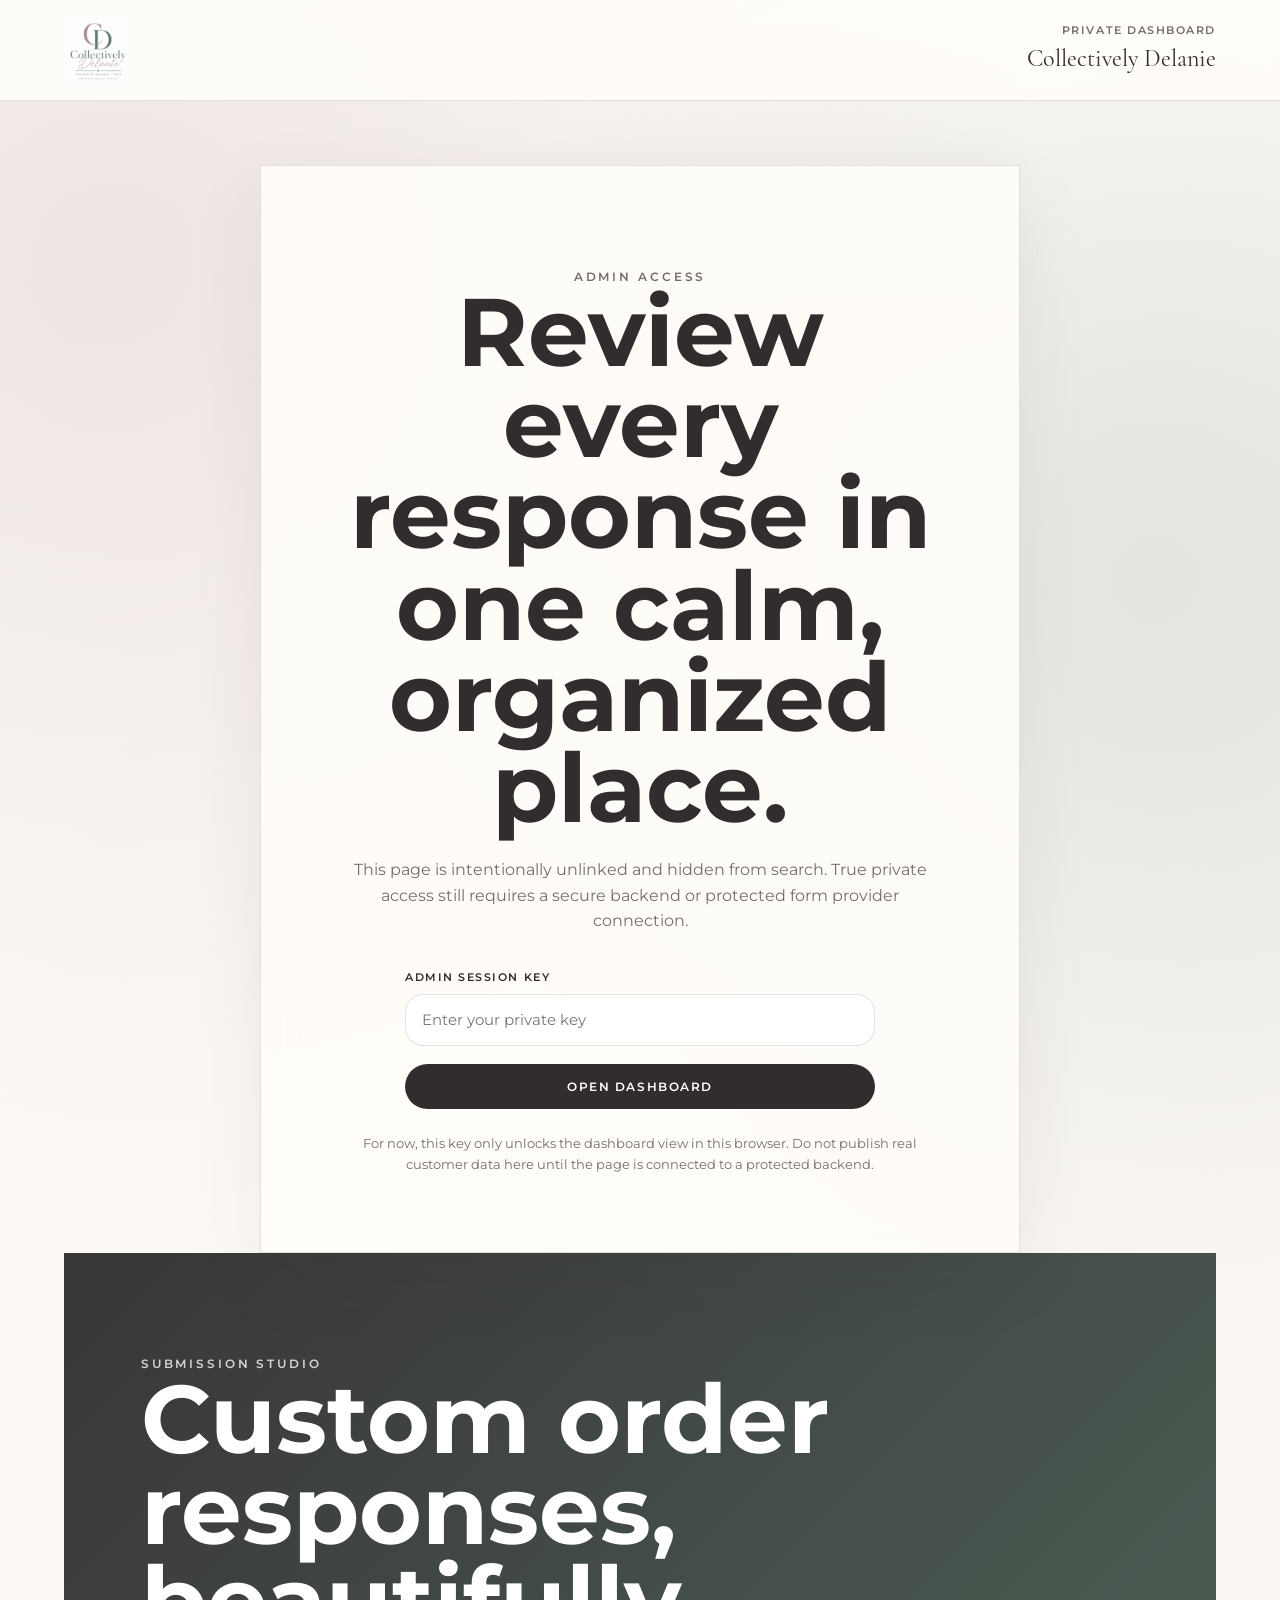
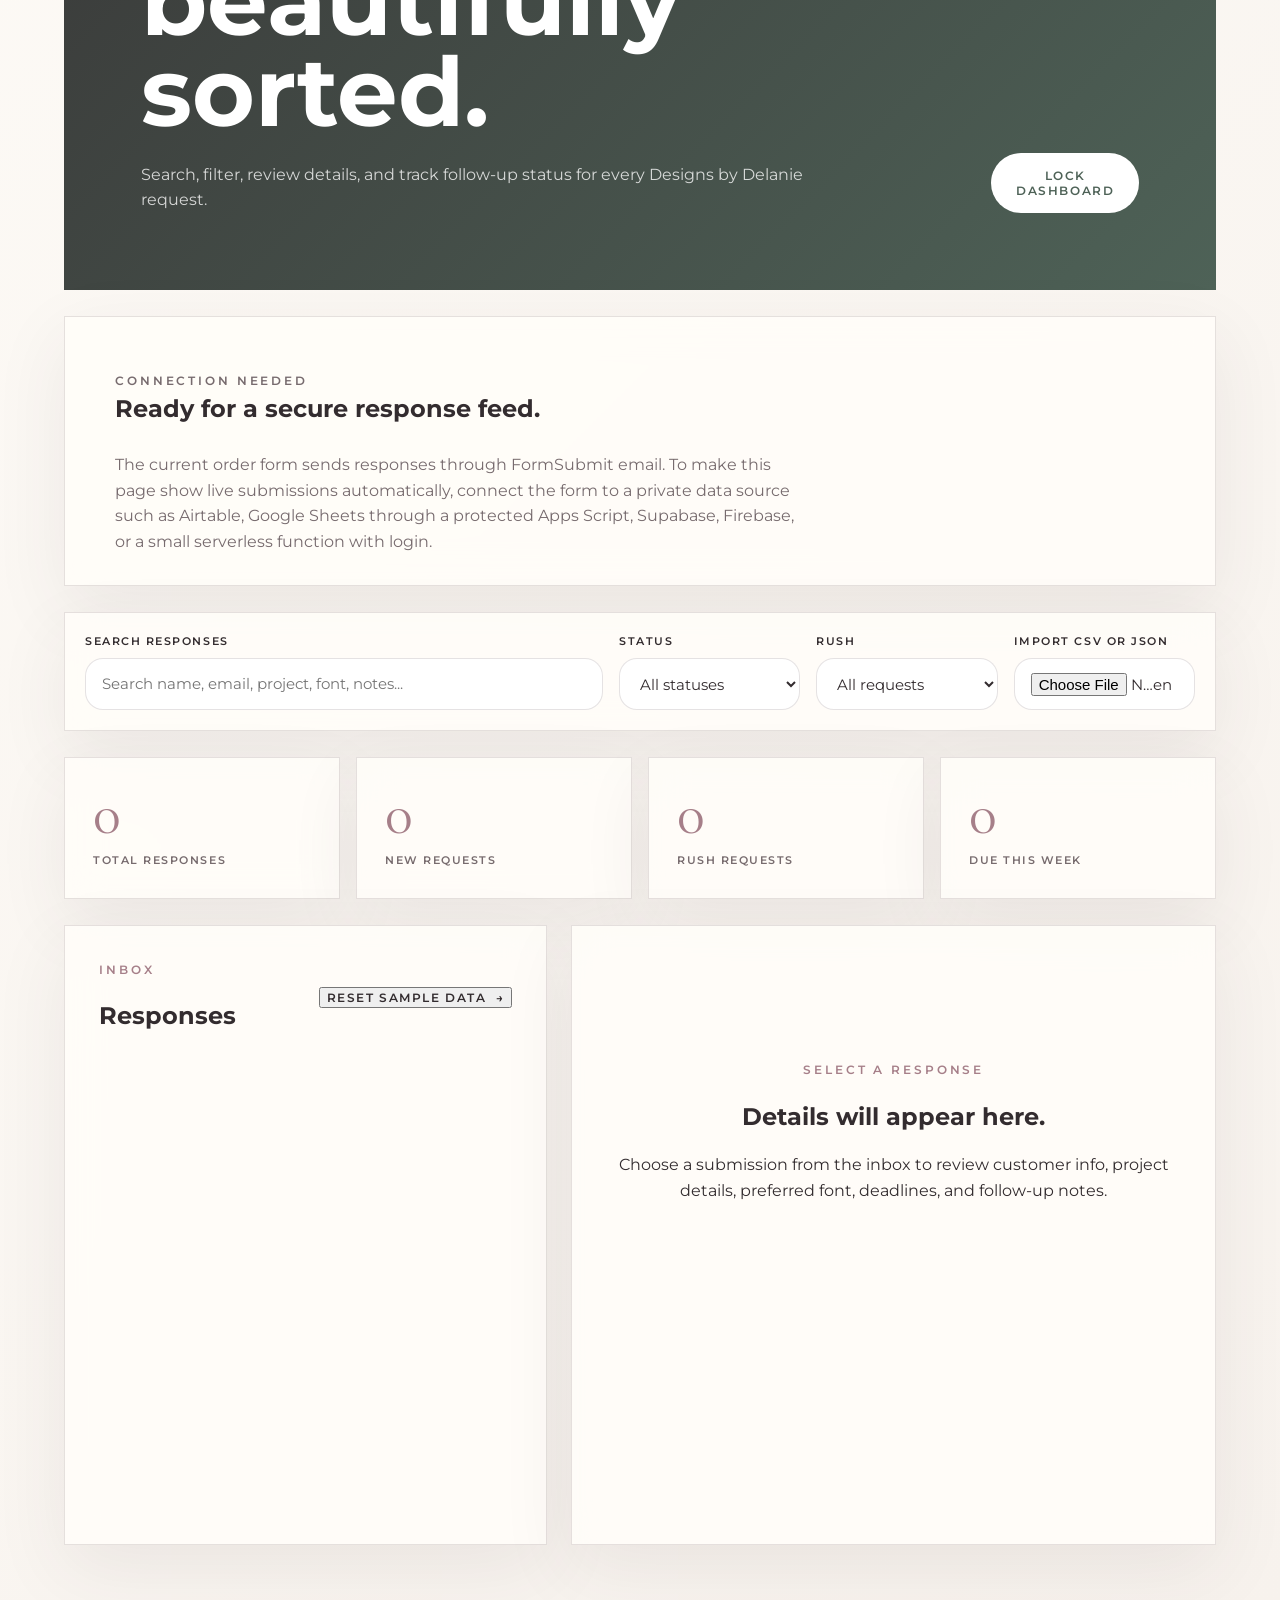
==== admin.html @ e2934cb8 "Add files via upload" ====
<!DOCTYPE html>
<html lang="en">
<head>
  <meta charset="UTF-8">
  <meta name="viewport" content="width=device-width, initial-scale=1.0">
  <meta name="robots" content="noindex, nofollow">
  <meta name="description" content="Private Collectively Delanie submission dashboard.">
  <title>Admin Dashboard | Collectively Delanie</title>
  <link rel="icon" href="assets/collectively-delanie-logo.png" type="image/png">
  <link rel="stylesheet" href="style.css">
</head>
<body class="admin-page">
  <header class="site-header admin-header">
    <a class="site-logo" href="index.html" aria-label="Collectively Delanie home">
      <img src="assets/collectively-delanie-logo.png" alt="Collectively Delanie">
    </a>

    <div class="admin-header-note">
      <span>Private dashboard</span>
      <strong>Collectively Delanie</strong>
    </div>
  </header>

  <main class="admin-shell" data-admin-shell>
    <section class="admin-gate" data-admin-gate>
      <div class="admin-gate-card">
        <p class="section-kicker">Admin access</p>
        <h1>Review every response in one calm, organized place.</h1>
        <p>This page is intentionally unlinked and hidden from search. True private access still requires a secure backend or protected form provider connection.</p>

        <form class="admin-access-form" data-admin-access-form>
          <label>
            Admin session key
            <input type="password" name="adminKey" autocomplete="current-password" placeholder="Enter your private key" required>
          </label>
          <button class="button button-primary" type="submit">Open Dashboard</button>
        </form>

        <p class="admin-security-note">For now, this key only unlocks the dashboard view in this browser. Do not publish real customer data here until the page is connected to a protected backend.</p>
      </div>
    </section>

    <section class="admin-dashboard" data-admin-dashboard hidden>
      <div class="admin-hero">
        <div>
          <p class="section-kicker">Submission studio</p>
          <h1>Custom order responses, beautifully sorted.</h1>
          <p>Search, filter, review details, and track follow-up status for every Designs by Delanie request.</p>
        </div>
        <button class="button button-light" type="button" data-admin-lock>Lock dashboard</button>
      </div>

      <section class="admin-alert">
        <div>
          <p class="section-kicker">Connection needed</p>
          <h2>Ready for a secure response feed.</h2>
          <p>The current order form sends responses through FormSubmit email. To make this page show live submissions automatically, connect the form to a private data source such as Airtable, Google Sheets through a protected Apps Script, Supabase, Firebase, or a small serverless function with login.</p>
        </div>
      </section>

      <section class="admin-tools" aria-label="Admin dashboard tools">
        <label class="admin-search">
          <span>Search responses</span>
          <input type="search" data-admin-search placeholder="Search name, email, project, font, notes...">
        </label>

        <label>
          <span>Status</span>
          <select data-status-filter>
            <option value="all">All statuses</option>
            <option value="New">New</option>
            <option value="Needs Quote">Needs Quote</option>
            <option value="Quoted">Quoted</option>
            <option value="In Progress">In Progress</option>
            <option value="Completed">Completed</option>
          </select>
        </label>

        <label>
          <span>Rush</span>
          <select data-rush-filter>
            <option value="all">All requests</option>
            <option value="rush">Rush only</option>
            <option value="standard">Standard only</option>
          </select>
        </label>

        <label class="admin-import">
          <span>Import CSV or JSON</span>
          <input type="file" data-response-import accept=".csv,.json,application/json,text/csv">
        </label>
      </section>

      <section class="admin-stats" aria-label="Submission summary">
        <article>
          <span data-stat-total>0</span>
          <p>Total responses</p>
        </article>
        <article>
          <span data-stat-new>0</span>
          <p>New requests</p>
        </article>
        <article>
          <span data-stat-rush>0</span>
          <p>Rush requests</p>
        </article>
        <article>
          <span data-stat-week>0</span>
          <p>Due this week</p>
        </article>
      </section>

      <section class="admin-workspace">
        <div class="admin-list-panel">
          <div class="admin-panel-heading">
            <div>
              <p class="section-kicker">Inbox</p>
              <h2>Responses</h2>
            </div>
            <button class="text-link" type="button" data-admin-reset>Reset sample data <span>→</span></button>
          </div>
          <div class="admin-response-list" data-response-list></div>
        </div>

        <aside class="admin-detail-panel" data-response-detail>
          <div class="empty-detail">
            <p class="section-kicker">Select a response</p>
            <h2>Details will appear here.</h2>
            <p>Choose a submission from the inbox to review customer info, project details, preferred font, deadlines, and follow-up notes.</p>
          </div>
        </aside>
      </section>
    </section>
  </main>

  <script src="admin.js"></script>
</body>
</html>
---- style.css ----
@font-face {
  font-family: "Cormorant Garamond";
  src: url("assets/CormorantGaramond-Regular.ttf") format("truetype");
  font-display: swap;
  font-style: normal;
  font-weight: 400;
}

@font-face {
  font-family: "Cormorant Garamond";
  src: url("assets/CormorantGaramond-SemiBold.ttf") format("truetype");
  font-display: swap;
  font-style: normal;
  font-weight: 600;
}

@font-face {
  font-family: "Montserrat";
  src: url("assets/Montserrat-Variable.ttf") format("truetype");
  font-display: swap;
  font-style: normal;
  font-weight: 100 900;
}

@font-face {
  font-family: "Brittany Signature";
  src: url("assets/BrittanySignature.otf") format("opentype");
  font-display: swap;
  font-style: normal;
  font-weight: 400;
}

:root {
  --ink: #332c2f;
  --muted: #776b6e;
  --blush: #b99da6;
  --rose: #a67f89;
  --cream: #f7f2ed;
  --paper: #fffdf9;
  --sage: #7f9186;
  --deep-sage: #4e6257;
  --line: rgba(71, 55, 60, 0.14);
  --headline: "Cormorant Garamond", Georgia, "Times New Roman", serif;
  --accent: "Brittany Signature", cursive;
  --body: "Montserrat", "Helvetica Neue", Arial, sans-serif;
  --label: "Montserrat", "Helvetica Neue", Arial, sans-serif;
}

* {
  box-sizing: border-box;
}

html {
  scroll-behavior: smooth;
}

body {
  margin: 0;
  background: var(--paper);
  color: var(--ink);
  font-family: var(--body);
  font-weight: 400;
  line-height: 1.6;
}

a {
  color: inherit;
}

.sr-only {
  position: absolute;
  width: 1px;
  height: 1px;
  padding: 0;
  margin: -1px;
  overflow: hidden;
  clip: rect(0, 0, 0, 0);
  white-space: nowrap;
  border: 0;
}

.site-header {
  position: sticky;
  top: 0;
  z-index: 20;
  display: flex;
  align-items: center;
  justify-content: space-between;
  min-height: 88px;
  padding: 16px clamp(22px, 5vw, 76px);
  background: rgba(255, 253, 249, 0.92);
  border-bottom: 1px solid var(--line);
  backdrop-filter: blur(16px);
}

.site-logo {
  display: block;
  text-decoration: none;
}

.site-logo img {
  display: block;
  width: 68px;
  height: 68px;
  border-radius: 8px;
  object-fit: contain;
}

.site-nav {
  display: flex;
  gap: 32px;
}

.site-nav a {
  color: var(--muted);
  font-family: var(--label);
  font-size: 12px;
  font-weight: 600;
  letter-spacing: 0.14em;
  text-decoration: none;
  text-transform: uppercase;
}

.site-nav a:hover {
  color: var(--rose);
}

.menu-button {
  display: none;
}

.hero {
  position: relative;
  display: grid;
  grid-template-columns: 1.05fr 0.95fr;
  min-height: calc(100vh - 88px);
  overflow: hidden;
  background: linear-gradient(135deg, var(--paper), var(--cream));
}

.hero-copy {
  align-self: center;
  padding: 90px clamp(30px, 8vw, 130px);
}

.eyebrow,
.section-kicker,
.card-number {
  margin: 0 0 18px;
  color: var(--rose);
  font-family: var(--label);
  font-size: 12px;
  font-weight: 600;
  letter-spacing: 0.24em;
  text-transform: uppercase;
}

.hero h1 {
  max-width: 720px;
  margin: 0;
  font-family: var(--headline);
  font-size: clamp(58px, 7vw, 106px);
  font-weight: 400;
  letter-spacing: -0.06em;
  line-height: 0.95;
}

.hero h1 em {
  color: var(--rose);
  font-weight: 400;
}

.script-accent {
  font-family: var(--accent);
  font-style: normal;
  font-weight: 400;
  letter-spacing: 0;
}

.hero-text {
  max-width: 570px;
  margin: 30px 0;
  color: var(--muted);
  font-size: 18px;
}

.hero-actions,
.card-actions {
  display: flex;
  align-items: center;
  flex-wrap: wrap;
  gap: 24px;
}

.button {
  display: inline-block;
  padding: 14px 24px;
  border: 1px solid transparent;
  border-radius: 999px;
  font-family: var(--label);
  font-size: 12px;
  font-weight: 600;
  letter-spacing: 0.13em;
  text-decoration: none;
  text-transform: uppercase;
  transition: transform 0.2s ease, box-shadow 0.2s ease;
}

.button:hover {
  transform: translateY(-2px);
  box-shadow: 0 10px 24px rgba(53, 42, 46, 0.14);
}

.button-primary {
  background: var(--ink);
  color: white;
}

.button-dark {
  background: var(--ink);
  color: white;
}

.button-light {
  background: white;
  color: var(--deep-sage);
}

.text-link {
  color: var(--ink);
  font-family: var(--label);
  font-size: 12px;
  font-weight: 600;
  letter-spacing: 0.13em;
  text-decoration: none;
  text-transform: uppercase;
}

.text-link span {
  display: inline-block;
  margin-left: 5px;
  transition: transform 0.2s ease;
}

.text-link:hover span {
  transform: translateX(4px);
}

.hero-art {
  position: relative;
  display: grid;
  place-items: center;
  min-height: 620px;
  padding: 60px;
  background: linear-gradient(145deg, #d9c9cd, #a5b7ae);
  overflow: hidden;
}

.hero-art::after {
  position: absolute;
  inset: 28px;
  border: 1px solid rgba(255, 255, 255, 0.45);
  border-radius: 48% 48% 8px 8px;
  content: "";
}

.orb {
  position: absolute;
  border-radius: 50%;
  filter: blur(2px);
}

.orb-one {
  width: 500px;
  height: 500px;
  top: -160px;
  right: -170px;
  background: rgba(255, 244, 239, 0.4);
}

.orb-two {
  width: 430px;
  height: 430px;
  bottom: -150px;
  left: -160px;
  background: rgba(122, 91, 101, 0.26);
}

.hero-logo {
  position: relative;
  z-index: 4;
  display: block;
  width: min(100%, 600px);
  border-radius: 40px;
  box-shadow: 0 24px 70px rgba(51, 44, 47, 0.2);
}

.intro {
  max-width: 1040px;
  margin: 0 auto;
  padding: 140px 30px;
  text-align: center;
}

.intro h2,
.section-heading h2,
.connect h2 {
  margin: 0;
  font-family: var(--headline);
  font-size: clamp(42px, 5vw, 70px);
  font-weight: 400;
  letter-spacing: -0.04em;
  line-height: 1.08;
}

.intro > p:last-child {
  max-width: 750px;
  margin: 28px auto 0;
  color: var(--muted);
  font-size: 17px;
}

.brands {
  padding: 110px clamp(22px, 5vw, 76px);
  background: var(--cream);
}

.section-heading {
  display: flex;
  align-items: end;
  justify-content: space-between;
  max-width: 1380px;
  margin: 0 auto 54px;
  gap: 30px;
}

.section-heading > p {
  max-width: 390px;
  margin: 0;
  color: var(--muted);
}

.brand-card {
  display: grid;
  grid-template-columns: 1fr 1fr;
  max-width: 1380px;
  min-height: 620px;
  margin: 0 auto 40px;
  overflow: hidden;
  background: white;
  box-shadow: 0 20px 60px rgba(66, 52, 57, 0.08);
}

.brand-copy,
.brand-visual,
.wellness-visual {
  padding: clamp(42px, 7vw, 100px);
}

.brand-copy {
  align-self: center;
}

.brand-copy h3 {
  margin: 0 0 24px;
  font-family: var(--headline);
  font-size: clamp(46px, 5vw, 76px);
  font-weight: 400;
  letter-spacing: -0.05em;
  line-height: 1;
}

.brand-copy .pepd-title {
  font-weight: 600;
}

.pepd-title .script-accent {
  font-weight: 400;
}

.brand-copy > p:not(.card-number, .wellness-note) {
  max-width: 540px;
  margin: 0 0 28px;
  color: var(--muted);
  font-size: 17px;
}

.tag-list {
  display: flex;
  flex-wrap: wrap;
  gap: 9px;
  margin: 0 0 34px;
}

.tag-list span,
.coming-soon {
  padding: 7px 12px;
  border: 1px solid var(--line);
  border-radius: 999px;
  color: var(--muted);
  font-family: var(--label);
  font-size: 10px;
  font-weight: 600;
  letter-spacing: 0.12em;
  text-transform: uppercase;
}

.brand-visual {
  display: grid;
  place-items: center;
  background: #f5eeeb;
}

.brand-visual img {
  display: block;
  width: min(100%, 640px);
  height: auto;
}

.wellness-card {
  background: var(--deep-sage);
  color: white;
}

.wellness-card .card-number,
.wellness-card .brand-copy > p:not(.card-number, .wellness-note) {
  color: rgba(255, 255, 255, 0.72);
}

.wellness-card .tag-list span {
  border-color: rgba(255, 255, 255, 0.25);
  color: rgba(255, 255, 255, 0.75);
}

.wellness-card .coming-soon {
  border-color: rgba(255, 255, 255, 0.25);
  color: white;
}

.wellness-note {
  max-width: 520px;
  margin-top: 34px;
  color: rgba(255, 255, 255, 0.55);
  font-size: 11px;
}

.wellness-visual {
  position: relative;
  min-height: 600px;
  background: #eee9e2;
  color: var(--deep-sage);
  overflow: hidden;
}

.wellness-visual::after {
  position: absolute;
  inset: 0;
  background: linear-gradient(180deg, transparent 52%, rgba(42, 56, 48, 0.82) 100%);
  content: "";
}

.wellness-visual img {
  display: block;
  width: 100%;
  height: 100%;
  min-height: 600px;
  object-fit: cover;
  object-position: center top;
}

.wellness-mark {
  position: absolute;
  right: 0;
  bottom: 30px;
  left: 0;
  z-index: 3;
  padding: 0 40px;
  text-align: center;
}

.wellness-mark img {
  display: inline-block;
  width: min(100%, 430px);
  height: auto;
  min-height: 0;
  padding: 12px 22px;
  border-radius: 10px;
  background: rgba(255, 255, 255, 0.91);
  box-shadow: 0 10px 35px rgba(25, 36, 30, 0.2);
  object-fit: contain;
}

.pepd-resources {
  display: grid;
  grid-template-columns: 0.75fr 1.25fr;
  max-width: 1380px;
  margin: 40px auto 0;
  padding: clamp(42px, 6vw, 84px);
  background: #fffaf7;
  border: 1px solid rgba(166, 127, 137, 0.18);
  gap: clamp(38px, 6vw, 80px);
}

.pepd-resources-copy {
  align-self: center;
}

.pepd-resources-copy h2 {
  margin: 0;
  color: var(--deep-sage);
  font-family: var(--headline);
  font-size: clamp(40px, 4vw, 62px);
  font-weight: 400;
  letter-spacing: -0.045em;
  line-height: 1.06;
}

.pepd-resources-copy > p:not(.section-kicker, .resource-disclaimer) {
  margin: 24px 0 0;
  color: var(--muted);
}

.resource-disclaimer {
  margin: 28px 0 0;
  padding-top: 20px;
  border-top: 1px solid var(--line);
  color: var(--muted);
  font-size: 11px;
}

.resource-gallery {
  display: grid;
  grid-template-columns: repeat(3, 1fr);
  gap: 16px;
}

.resource-gallery figure {
  margin: 0;
}

.resource-gallery img {
  display: block;
  width: 100%;
  aspect-ratio: 0.8;
  border-radius: 150px 150px 8px 8px;
  box-shadow: 0 15px 35px rgba(77, 59, 65, 0.13);
  object-fit: cover;
  object-position: top;
}

.resource-gallery figcaption {
  margin-top: 15px;
  color: var(--deep-sage);
  font-family: var(--label);
  font-size: 10px;
  font-weight: 600;
  letter-spacing: 0.12em;
  text-align: center;
  text-transform: uppercase;
}

.values {
  padding: 130px clamp(22px, 7vw, 110px);
  text-align: center;
}

.value-grid {
  display: grid;
  grid-template-columns: repeat(3, 1fr);
  max-width: 1280px;
  margin: 48px auto 0;
  border-top: 1px solid var(--line);
  border-bottom: 1px solid var(--line);
}

.value-grid div {
  padding: 58px 45px;
}

.value-grid div + div {
  border-left: 1px solid var(--line);
}

.value-grid span {
  color: var(--rose);
  font-family: var(--label);
  font-size: 11px;
  font-weight: 600;
  letter-spacing: 0.2em;
}

.value-grid h3 {
  margin: 16px 0 10px;
  font-family: var(--headline);
  font-size: 36px;
  font-weight: 400;
}

.value-grid p {
  margin: 0;
  color: var(--muted);
}

.connect {
  display: flex;
  align-items: center;
  justify-content: space-between;
  gap: 40px;
  margin: 0 clamp(22px, 5vw, 76px) 80px;
  padding: 80px clamp(32px, 7vw, 100px);
  background: #eadcdf;
}

.connect > div {
  max-width: 760px;
}

.connect p:last-child {
  max-width: 630px;
  margin: 22px 0 0;
  color: var(--muted);
}

footer {
  display: grid;
  grid-template-columns: 1fr auto 1fr;
  align-items: center;
  gap: 30px;
  padding: 34px clamp(22px, 5vw, 76px);
  background: var(--ink);
  color: rgba(255, 255, 255, 0.75);
}

.footer-logo img {
  width: 70px;
  height: 70px;
  border-radius: 8px;
}

footer p {
  margin: 0;
  font-size: 12px;
  text-align: center;
}

.copyright {
  justify-self: end;
}

.order-page {
  background: var(--cream);
}

.order-page img {
  max-width: 100%;
  height: auto;
}

.order-hero {
  display: block;
  padding: 64px 24px 72px;
  background: linear-gradient(135deg, #fffdf9, #eadcdf);
  text-align: center;
}

.order-hero > div {
  max-width: 850px;
  margin: 0 auto;
}

.order-brand-logo {
  display: block;
  width: 230px;
  max-height: 155px;
  margin: 0 auto 16px;
  object-fit: contain;
}

.order-hero h1,
.thank-you-card h1 {
  max-width: 800px;
  margin: 0 auto;
  font-family: var(--headline);
  font-size: clamp(56px, 7vw, 96px);
  font-weight: 400;
  letter-spacing: -0.055em;
  line-height: 0.95;
}

.order-hero p:last-child,
.thank-you-card > p:not(.section-kicker) {
  max-width: 680px;
  margin: 26px auto 0;
  color: var(--muted);
}

.order-layout {
  display: grid;
  grid-template-columns: 0.65fr 1.35fr;
  max-width: 1450px;
  margin: 0 auto;
  padding: 90px clamp(20px, 5vw, 70px);
  gap: clamp(30px, 5vw, 70px);
}

.order-intro {
  align-self: start;
  position: sticky;
  top: 115px;
  padding: 42px;
  background: var(--deep-sage);
  color: white;
}

.order-intro .section-kicker {
  color: #e5bcc6;
}

.order-intro h2 {
  margin: 0;
  font-family: var(--headline);
  font-size: 52px;
  font-weight: 400;
  line-height: 1;
}

.order-intro > p:not(.section-kicker) {
  color: rgba(255, 255, 255, 0.76);
}

.order-process {
  margin-top: 36px;
  border-top: 1px solid rgba(255, 255, 255, 0.18);
}

.order-process div {
  display: grid;
  grid-template-columns: 44px 1fr;
  align-items: center;
  padding: 17px 0;
  border-bottom: 1px solid rgba(255, 255, 255, 0.18);
  gap: 12px;
}

.order-process span {
  color: #e5bcc6;
  font-family: var(--label);
  font-size: 11px;
  font-weight: 600;
  letter-spacing: 0.14em;
}

.order-process p {
  margin: 0;
  font-size: 13px;
}

.custom-order-form {
  padding: clamp(28px, 5vw, 72px);
  background: white;
  box-shadow: 0 22px 70px rgba(69, 52, 58, 0.08);
}

.form-heading {
  margin-bottom: 52px;
}

.form-heading h2 {
  margin: 0;
  font-family: var(--headline);
  font-size: clamp(46px, 5vw, 70px);
  font-weight: 400;
  letter-spacing: -0.045em;
  line-height: 1;
}

.form-heading p:last-child,
.acknowledgement-intro,
.submission-note {
  color: var(--muted);
  font-size: 12px;
}

.custom-order-form fieldset {
  margin: 0 0 45px;
  padding: 0 0 45px;
  border: 0;
  border-bottom: 1px solid var(--line);
}

.custom-order-form legend {
  width: 100%;
  margin-bottom: 25px;
  color: var(--deep-sage);
  font-family: var(--headline);
  font-size: 32px;
}

.form-grid {
  display: grid;
  grid-template-columns: repeat(2, 1fr);
  gap: 22px;
}

.form-grid-two {
  align-items: start;
  margin-top: 25px;
}

.custom-order-form label,
.choice-group > p {
  display: block;
  margin: 0 0 22px;
  color: var(--ink);
  font-family: var(--label);
  font-size: 11px;
  font-weight: 600;
  letter-spacing: 0.1em;
  text-transform: uppercase;
}

.custom-order-form label > span,
.choice-group > p span {
  color: var(--rose);
}

.custom-order-form small {
  display: block;
  margin: 5px 0 8px;
  color: var(--muted);
  font-family: var(--body);
  font-size: 11px;
  font-weight: 400;
  letter-spacing: 0;
  line-height: 1.5;
  text-transform: none;
}

.custom-order-form input[type="text"],
.custom-order-form input[type="email"],
.custom-order-form input[type="tel"],
.custom-order-form input[type="date"],
.custom-order-form textarea {
  display: block;
  width: 100%;
  margin-top: 8px;
  padding: 13px 14px;
  border: 1px solid #d9ceca;
  border-radius: 4px;
  background: #fffdf9;
  color: var(--ink);
  font: 400 15px/1.5 var(--body);
  outline: none;
  transition: border-color 0.2s ease, box-shadow 0.2s ease;
}

.file-upload {
  margin: 28px 0 !important;
  padding: 24px;
  border: 1px dashed var(--rose);
  border-radius: 8px;
  background: #fff9f7;
  text-align: center;
}

.font-choice-panel {
  margin: 26px 0;
  padding: 24px;
  border-radius: 8px;
  background: var(--deep-sage);
  color: white;
}

.font-choice-panel p {
  margin: 0;
}

.font-choice-title {
  font-family: var(--headline);
  font-size: 28px;
  line-height: 1.1;
}

.font-choice-panel div p:last-child {
  max-width: 530px;
  margin-top: 7px;
  color: rgba(255, 255, 255, 0.72);
  font-size: 12px;
}

.font-preview-button {
  margin-top: 18px;
  border: 2px solid white;
  background: white;
  color: var(--deep-sage);
  box-shadow: 0 5px 15px rgba(25, 36, 30, 0.2);
}

.font-preview-button:hover,
.font-preview-button:focus-visible {
  border-color: #e5bcc6;
  background: #fff8fa;
}

.file-upload input[type="file"] {
  display: block;
  width: 100%;
  max-width: 440px;
  margin: 18px auto 10px;
  padding: 12px;
  border: 1px solid var(--line);
  border-radius: 5px;
  background: white;
  color: var(--muted);
  font-family: var(--body);
  font-size: 12px;
  font-weight: 400;
  letter-spacing: 0;
  text-transform: none;
}

.file-upload input[type="file"]::file-selector-button {
  margin-right: 12px;
  padding: 9px 13px;
  border: 0;
  border-radius: 999px;
  background: var(--deep-sage);
  color: white;
  cursor: pointer;
  font-family: var(--label);
  font-size: 10px;
  font-weight: 600;
  letter-spacing: 0.09em;
  text-transform: uppercase;
}

.file-status {
  display: block;
  color: var(--muted) !important;
  font-family: var(--body);
  font-size: 11px;
  font-weight: 400;
  letter-spacing: 0;
  text-transform: none;
}

.custom-order-form textarea {
  resize: vertical;
}

.custom-order-form input:focus,
.custom-order-form textarea:focus {
  border-color: var(--rose);
  box-shadow: 0 0 0 3px rgba(166, 127, 137, 0.13);
}

.choice-group {
  margin-top: 12px;
}

.choice-row {
  display: flex;
  flex-wrap: wrap;
  gap: 10px;
}

.choice-row .choice {
  margin: 0;
}

.choice {
  display: flex !important;
  align-items: flex-start;
  gap: 10px;
  padding: 12px 14px;
  border: 1px solid var(--line);
  border-radius: 4px;
  cursor: pointer;
  text-transform: none !important;
}

.choice:hover {
  background: var(--cream);
}

.choice input {
  flex: 0 0 auto;
  margin: 2px 0 0;
  accent-color: var(--rose);
}

.choice span {
  color: var(--ink) !important;
  font-family: var(--body);
  font-size: 13px;
  font-weight: 400;
  letter-spacing: 0;
  line-height: 1.4;
}

.acknowledgement-list {
  display: grid;
  gap: 10px;
}

.acknowledgement-list .choice {
  margin: 0;
}

.submit-order {
  width: 100%;
  border: 0;
  cursor: pointer;
}

.submission-note {
  margin: 15px auto 0;
  text-align: center;
}

.honeypot {
  position: absolute;
  left: -9999px;
}

.thank-you-page {
  display: grid;
  min-height: 100vh;
  padding: 24px;
  place-items: center;
  background: linear-gradient(135deg, var(--cream), #eadcdf);
}

.thank-you-card {
  width: min(100%, 900px);
  padding: clamp(40px, 8vw, 100px);
  background: white;
  box-shadow: 0 22px 70px rgba(69, 52, 58, 0.12);
  text-align: center;
}

.thank-you-card img {
  width: min(100%, 340px);
  margin-bottom: 35px;
}

.thank-you-card h1 {
  margin: auto;
}

.thank-you-card > p:not(.section-kicker) {
  margin-right: auto;
  margin-left: auto;
}

.thank-you-card .hero-actions {
  justify-content: center;
  margin-top: 35px;
}

.subpage-hero {
  display: grid;
  min-height: 520px;
  padding: 110px clamp(24px, 8vw, 150px);
  place-content: center;
  background:
    radial-gradient(circle at 85% 20%, rgba(185, 154, 166, 0.28), transparent 27%),
    radial-gradient(circle at 12% 80%, rgba(94, 121, 117, 0.18), transparent 30%),
    var(--cream);
  text-align: center;
}

.subpage-hero h1 {
  max-width: 900px;
  margin: 0 auto 22px;
  font-size: clamp(62px, 8vw, 116px);
}

.subpage-hero > p:last-child {
  max-width: 620px;
  margin: 0 auto;
}

.project-showcase,
.reviews-section {
  padding: 110px clamp(24px, 7vw, 130px);
}

.gallery-filters {
  display: flex;
  flex-wrap: wrap;
  gap: 10px;
  margin: 45px 0 35px;
}

.gallery-filter {
  padding: 12px 20px;
  border: 1px solid var(--line);
  border-radius: 999px;
  background: transparent;
  color: var(--ink);
  cursor: pointer;
  font-family: var(--body);
  font-size: 11px;
  font-weight: 600;
  letter-spacing: 0.12em;
  text-transform: uppercase;
}

.gallery-filter.active,
.gallery-filter:hover {
  border-color: var(--deep-sage);
  background: var(--deep-sage);
  color: white;
}

.project-grid {
  display: grid;
  grid-template-columns: repeat(3, minmax(0, 1fr));
  gap: 28px;
}

.project-card {
  overflow: hidden;
  background: white;
  box-shadow: 0 18px 55px rgba(69, 52, 58, 0.08);
}

.project-card[hidden] {
  display: none;
}

.project-card img {
  width: 100%;
  aspect-ratio: 1 / 1.08;
  object-fit: cover;
  background: var(--cream);
}

.project-card > div {
  padding: 26px;
}

.project-card h3 {
  margin: 4px 0 10px;
  font-size: 34px;
}

.project-card p {
  margin: 0;
}

.project-category,
.review-label {
  color: var(--rose);
  font-family: var(--body);
  font-size: 10px;
  font-weight: 600;
  letter-spacing: 0.18em;
  text-transform: uppercase;
}

.page-cta,
.review-invitation {
  display: flex;
  align-items: center;
  justify-content: space-between;
  gap: 40px;
  margin: 0 clamp(24px, 7vw, 130px) 90px;
  padding: 65px clamp(28px, 6vw, 90px);
  background: var(--cream);
}

.page-cta h2,
.review-invitation h2 {
  margin: 0 0 12px;
}

.page-cta p,
.review-invitation p {
  max-width: 650px;
  margin-bottom: 0;
}

.review-grid {
  display: grid;
  grid-template-columns: repeat(3, minmax(0, 1fr));
  align-items: stretch;
  gap: 25px;
  margin-top: 50px;
}

.review-card {
  padding: 42px 34px;
  border: 1px solid var(--line);
  background: white;
}

.featured-review {
  background: var(--cream);
}

.review-stars {
  color: var(--rose);
  font-size: 15px;
  letter-spacing: 0.2em;
}

.review-card blockquote {
  margin: 24px 0 28px;
  color: var(--ink);
  font-family: var(--headline);
  font-size: 28px;
  line-height: 1.25;
}

.review-name {
  margin: 0 0 5px;
  color: var(--deep-sage);
  font-weight: 600;
}

.admin-page {
  min-height: 100vh;
  background:
    radial-gradient(circle at 8% 8%, rgba(185, 157, 166, 0.24), transparent 30%),
    radial-gradient(circle at 90% 18%, rgba(127, 145, 134, 0.2), transparent 26%),
    linear-gradient(135deg, var(--paper), var(--cream));
}

.admin-header {
  position: static;
}

.admin-header-note {
  display: grid;
  justify-items: end;
  color: var(--muted);
  font-family: var(--label);
  font-size: 11px;
  font-weight: 600;
  letter-spacing: 0.14em;
  text-transform: uppercase;
}

.admin-header-note strong {
  color: var(--ink);
  font-family: var(--headline);
  font-size: 24px;
  font-weight: 400;
  letter-spacing: 0;
  text-transform: none;
}

.admin-shell {
  padding: clamp(24px, 5vw, 70px);
}

.admin-gate {
  display: grid;
  min-height: calc(100vh - 220px);
  place-items: center;
}

.admin-gate-card,
.admin-alert,
.admin-tools,
.admin-stats article,
.admin-list-panel,
.admin-detail-panel {
  border: 1px solid var(--line);
  background: rgba(255, 253, 249, 0.9);
  box-shadow: 0 24px 70px rgba(69, 52, 58, 0.08);
  backdrop-filter: blur(18px);
}

.admin-gate-card {
  width: min(100%, 760px);
  padding: clamp(32px, 6vw, 78px);
  text-align: center;
}

.admin-gate-card h1,
.admin-hero h1 {
  margin: 0;
  font-size: clamp(54px, 8vw, 96px);
  line-height: 0.95;
}

.admin-gate-card > p,
.admin-hero p,
.admin-alert p {
  max-width: 680px;
  margin: 24px auto 0;
  color: var(--muted);
}

.admin-access-form {
  display: grid;
  gap: 18px;
  max-width: 470px;
  margin: 35px auto 0;
}

.admin-access-form label,
.admin-tools label,
.admin-detail-actions label,
.admin-project-notes label {
  display: grid;
  gap: 8px;
  color: var(--ink);
  font-family: var(--label);
  font-size: 11px;
  font-weight: 600;
  letter-spacing: 0.14em;
  text-align: left;
  text-transform: uppercase;
}

.admin-access-form input,
.admin-tools input,
.admin-tools select,
.admin-detail-actions select,
.admin-project-notes textarea {
  width: 100%;
  border: 1px solid var(--line);
  border-radius: 18px;
  background: white;
  color: var(--ink);
  font: 400 15px/1.5 var(--body);
}

.admin-access-form input,
.admin-tools input,
.admin-tools select,
.admin-detail-actions select {
  min-height: 52px;
  padding: 0 16px;
}

.admin-project-notes textarea {
  min-height: 160px;
  padding: 16px;
  resize: vertical;
}

.admin-security-note {
  font-size: 13px;
}

.admin-dashboard {
  display: grid;
  gap: 26px;
}

.admin-hero {
  display: flex;
  align-items: flex-end;
  justify-content: space-between;
  gap: 30px;
  padding: clamp(34px, 6vw, 78px);
  background:
    linear-gradient(135deg, rgba(51, 44, 47, 0.82), rgba(78, 98, 87, 0.8)),
    var(--deep-sage);
  color: white;
}

.admin-hero .section-kicker,
.admin-hero p {
  color: rgba(255, 255, 255, 0.78);
}

.admin-hero p {
  margin-right: 0;
  margin-left: 0;
}

.admin-alert {
  padding: 30px clamp(24px, 5vw, 50px);
}

.admin-alert h2 {
  margin: 0;
}

.admin-alert p {
  margin-left: 0;
}

.admin-tools {
  display: grid;
  grid-template-columns: minmax(260px, 1fr) repeat(3, minmax(170px, 0.35fr));
  gap: 16px;
  padding: 20px;
}

.admin-import input {
  padding-top: 14px;
}

.admin-stats {
  display: grid;
  grid-template-columns: repeat(4, minmax(0, 1fr));
  gap: 16px;
}

.admin-stats article {
  padding: 28px;
}

.admin-stats span {
  display: block;
  color: var(--rose);
  font-family: var(--headline);
  font-size: 58px;
  line-height: 1;
}

.admin-stats p {
  margin: 8px 0 0;
  color: var(--muted);
  font-family: var(--label);
  font-size: 11px;
  font-weight: 600;
  letter-spacing: 0.14em;
  text-transform: uppercase;
}

.admin-workspace {
  display: grid;
  grid-template-columns: minmax(320px, 0.9fr) minmax(0, 1.2fr);
  gap: 24px;
  align-items: start;
}

.admin-list-panel,
.admin-detail-panel {
  min-height: 620px;
  padding: clamp(22px, 4vw, 34px);
}

.admin-detail-panel {
  position: sticky;
  top: 28px;
}

.admin-panel-heading {
  display: flex;
  align-items: center;
  justify-content: space-between;
  gap: 20px;
  margin-bottom: 24px;
}

.admin-panel-heading h2,
.admin-detail-header h2,
.empty-detail h2 {
  margin: 0;
}

.admin-response-list {
  display: grid;
  gap: 14px;
}

.admin-response-card {
  width: 100%;
  padding: 22px;
  border: 1px solid var(--line);
  border-radius: 0;
  background: white;
  color: var(--ink);
  cursor: pointer;
  text-align: left;
  transition: border-color 0.2s ease, transform 0.2s ease, box-shadow 0.2s ease;
}

.admin-response-card:hover,
.admin-response-card.active {
  border-color: var(--deep-sage);
  box-shadow: 0 14px 35px rgba(69, 52, 58, 0.08);
  transform: translateY(-2px);
}

.admin-response-card span,
.admin-response-card em {
  display: block;
  color: var(--rose);
  font-family: var(--label);
  font-size: 10px;
  font-style: normal;
  font-weight: 600;
  letter-spacing: 0.16em;
  text-transform: uppercase;
}

.admin-response-card strong {
  display: block;
  margin: 8px 0;
  font-family: var(--headline);
  font-size: 30px;
  font-weight: 400;
  line-height: 1.1;
}

.admin-response-card small {
  display: block;
  color: var(--muted);
  font-size: 13px;
  line-height: 1.5;
}

.admin-response-card em {
  margin-top: 12px;
  color: var(--deep-sage);
}

.admin-empty-state,
.empty-detail {
  display: grid;
  min-height: 360px;
  place-content: center;
  text-align: center;
}

.admin-empty-state h3 {
  margin: 0;
}

.admin-detail-header {
  display: grid;
  gap: 22px;
  padding-bottom: 26px;
  border-bottom: 1px solid var(--line);
}

.admin-detail-actions {
  display: flex;
  align-items: end;
  flex-wrap: wrap;
  gap: 16px;
}

.admin-detail-grid {
  display: grid;
  grid-template-columns: repeat(2, minmax(0, 1fr));
  gap: 14px;
  margin-top: 24px;
}

.admin-detail-row {
  padding: 18px;
  background: var(--cream);
}

.admin-detail-row span {
  display: block;
  margin-bottom: 8px;
  color: var(--rose);
  font-family: var(--label);
  font-size: 10px;
  font-weight: 600;
  letter-spacing: 0.16em;
  text-transform: uppercase;
}

.admin-detail-row p {
  margin: 0;
  color: var(--ink);
  font-size: 14px;
}

.admin-project-notes {
  display: grid;
  gap: 18px;
  margin-top: 26px;
}

.admin-project-notes h3 {
  margin: 0;
}

.admin-project-notes > p {
  margin: 0;
  color: var(--muted);
}

.review-label {
  margin: 0;
}

.review-invitation {
  background: var(--deep-sage);
  color: white;
}

.review-invitation h2,
.review-invitation p,
.review-invitation .section-kicker {
  color: white;
}

@media (max-width: 900px) {
  .site-header {
    min-height: 74px;
  }

  .menu-button {
    display: grid;
    width: 42px;
    height: 42px;
    padding: 10px;
    border: 0;
    background: transparent;
    cursor: pointer;
    gap: 4px;
  }

  .menu-button span:not(.sr-only) {
    display: block;
    height: 1px;
    background: var(--ink);
  }

  .site-nav {
    position: absolute;
    top: 74px;
    right: 0;
    left: 0;
    display: none;
    flex-direction: column;
    gap: 0;
    padding: 10px 22px 24px;
    background: var(--paper);
    border-bottom: 1px solid var(--line);
  }

  .site-nav.open {
    display: flex;
  }

  .site-nav a {
    padding: 14px 0;
  }

  .hero,
  .brand-card,
  .order-layout {
    grid-template-columns: 1fr;
  }

  .hero-copy {
    padding: 80px 28px;
  }

  .hero-art {
    min-height: 560px;
  }

  .section-heading,
  .connect {
    align-items: flex-start;
    flex-direction: column;
  }

  .brand-visual {
    min-height: 470px;
  }

  .wellness-card .brand-copy {
    order: 2;
  }

  .wellness-visual {
    min-height: 500px;
  }

  .wellness-visual img {
    min-height: 500px;
  }

  .pepd-resources {
    grid-template-columns: 1fr;
  }

  .project-grid,
  .review-grid,
  .admin-stats {
    grid-template-columns: repeat(2, minmax(0, 1fr));
  }

  .admin-hero,
  .admin-workspace,
  .admin-tools {
    grid-template-columns: 1fr;
  }

  .admin-hero {
    align-items: flex-start;
    flex-direction: column;
  }

  .admin-detail-panel {
    position: static;
  }

  .page-cta,
  .review-invitation {
    align-items: flex-start;
    flex-direction: column;
  }

  .value-grid {
    grid-template-columns: 1fr;
  }

  .value-grid div + div {
    border-top: 1px solid var(--line);
    border-left: 0;
  }

  footer {
    grid-template-columns: 1fr;
    justify-items: center;
  }

  .copyright {
    justify-self: center;
  }

  .order-intro {
    position: static;
  }
}

@media (max-width: 560px) {
  .site-logo img {
    width: 58px;
    height: 58px;
  }

  .hero h1 {
    font-size: 55px;
  }

  .hero-art {
    min-height: 440px;
  }

  .intro,
  .brands,
  .values {
    padding-top: 90px;
    padding-bottom: 90px;
  }

  .brand-copy,
  .brand-visual,
  .wellness-visual {
    padding: 42px 24px;
  }

  .brand-visual {
    min-height: 360px;
  }

  .wellness-visual {
    min-height: 390px;
  }

  .wellness-visual img {
    min-height: 390px;
  }

  .resource-gallery {
    grid-template-columns: 1fr;
  }

  .resource-gallery img {
    aspect-ratio: 0.95;
    border-radius: 160px 160px 8px 8px;
  }

  .connect {
    margin-bottom: 30px;
    padding: 60px 28px;
  }

  .order-hero {
    padding: 60px 24px;
  }

  .order-hero h1,
  .thank-you-card h1 {
    font-size: 54px;
  }

  .order-layout {
    padding: 55px 14px;
  }

  .order-intro,
  .custom-order-form {
    padding: 30px 22px;
  }

  .form-grid {
    grid-template-columns: 1fr;
    gap: 0;
  }

  .project-grid,
  .review-grid,
  .admin-stats,
  .admin-detail-grid {
    grid-template-columns: 1fr;
  }

  .admin-shell {
    padding: 18px;
  }

  .admin-gate-card,
  .admin-list-panel,
  .admin-detail-panel {
    padding: 26px 18px;
  }

  .admin-header-note {
    display: none;
  }

  .subpage-hero {
    min-height: 430px;
    padding: 80px 24px;
  }

  .subpage-hero h1 {
    font-size: 58px;
  }

  .project-showcase,
  .reviews-section {
    padding: 80px 20px;
  }

  .page-cta,
  .review-invitation {
    margin: 0 14px 40px;
    padding: 48px 25px;
  }

}
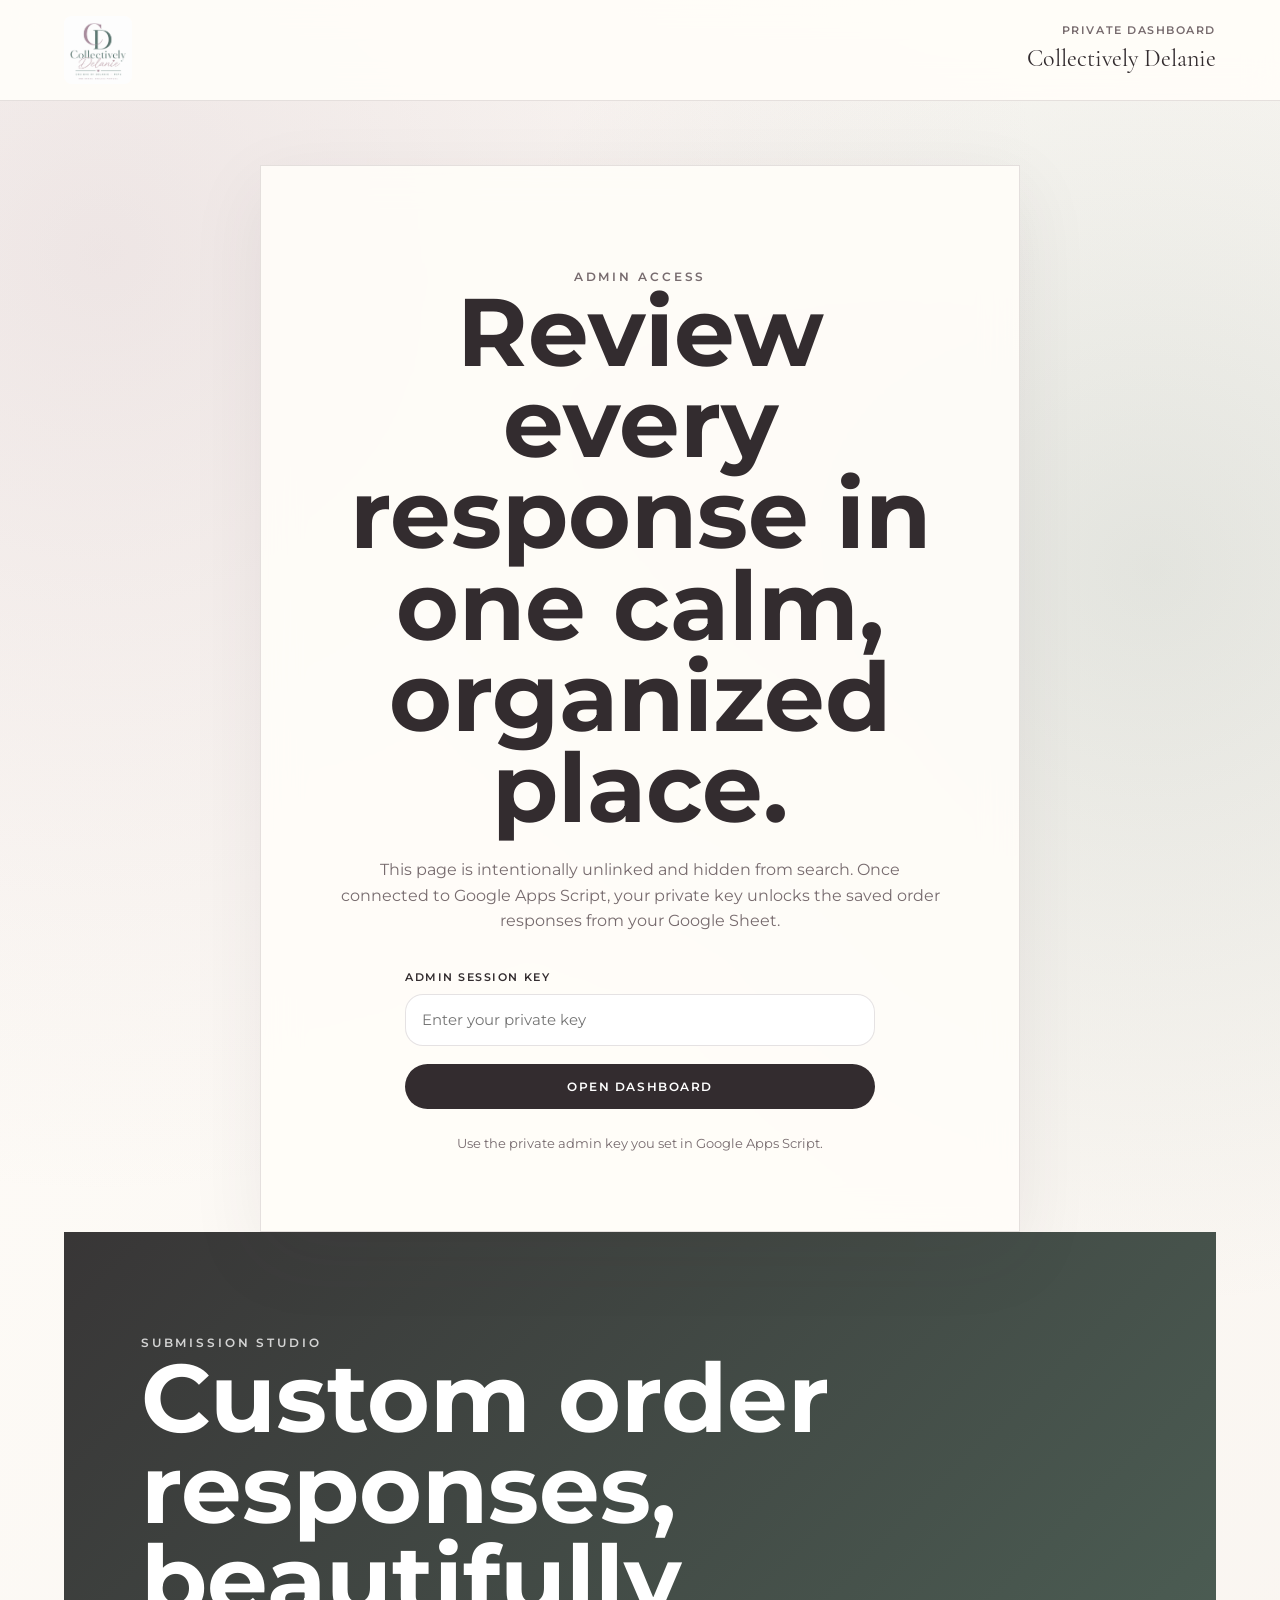
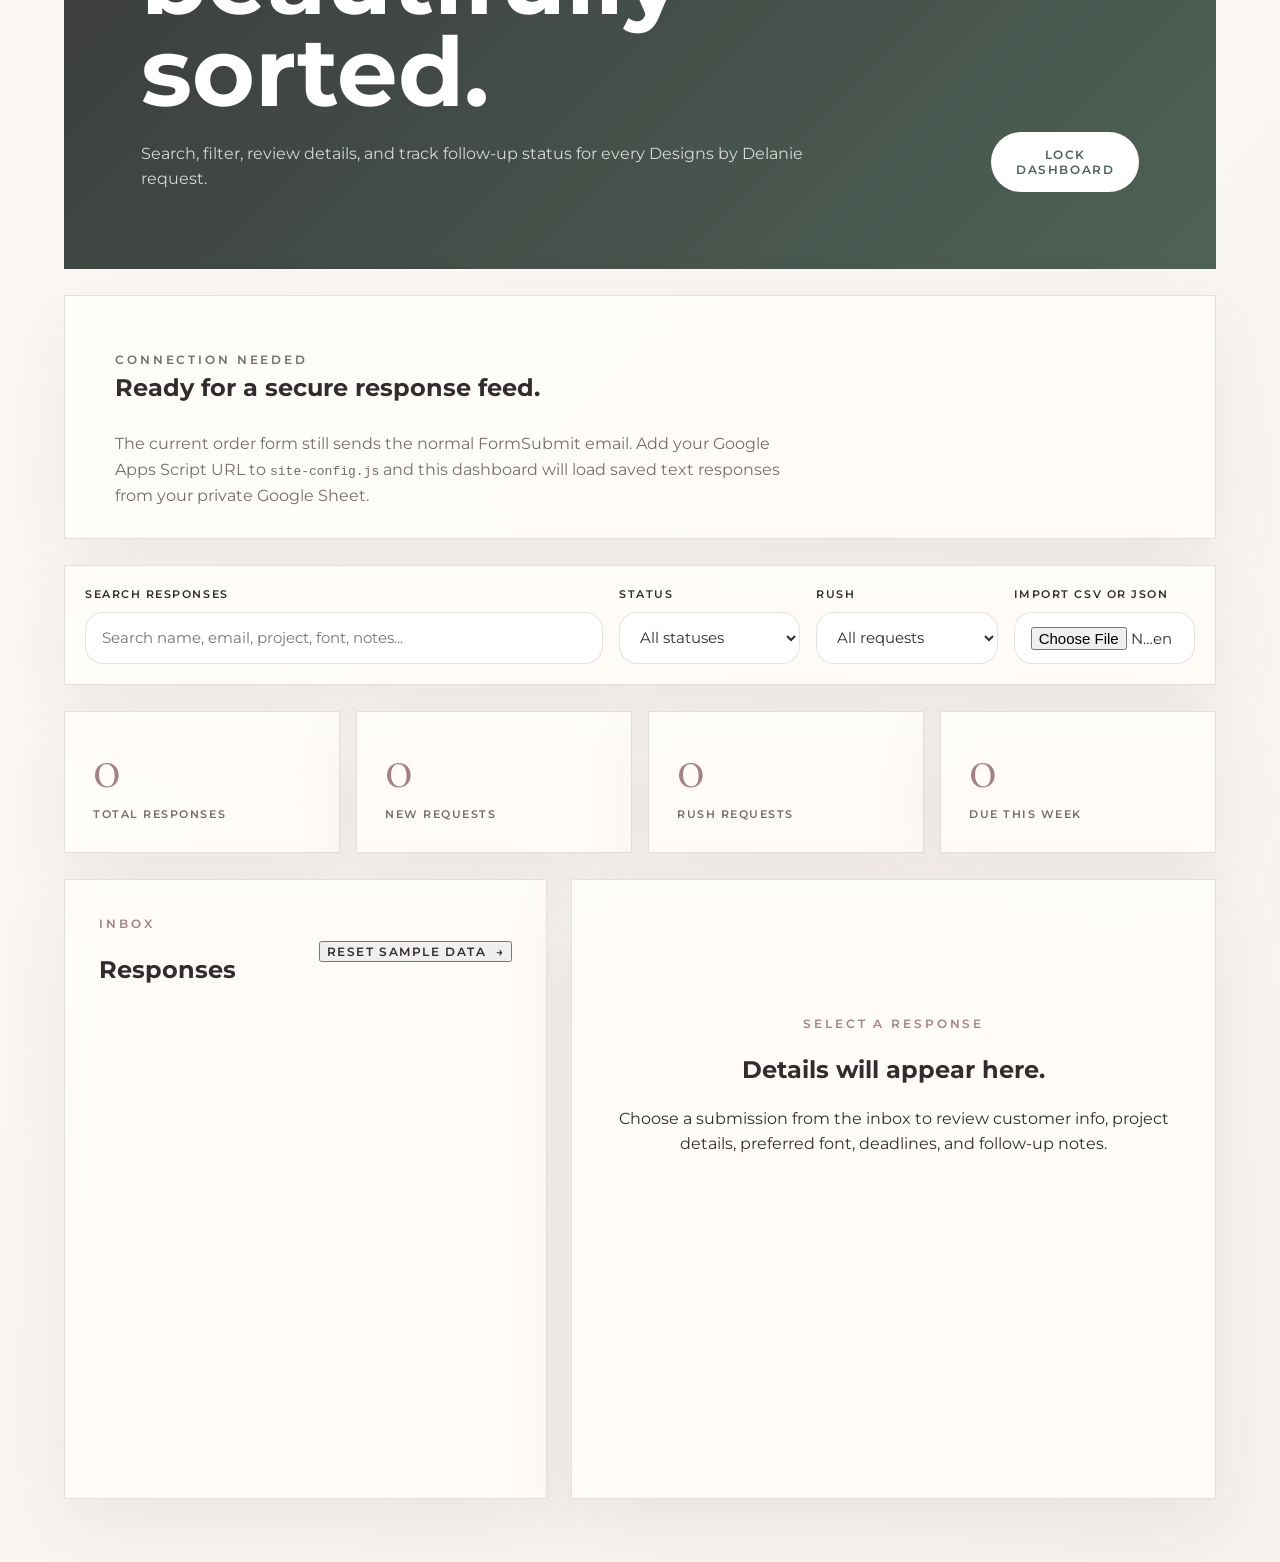
==== commit 95d2bc47: "Add files via upload" ====
--- a/admin.html
+++ b/admin.html
@@ -26,17 +26,17 @@
       <div class="admin-gate-card">
         <p class="section-kicker">Admin access</p>
         <h1>Review every response in one calm, organized place.</h1>
-        <p>This page is intentionally unlinked and hidden from search. True private access still requires a secure backend or protected form provider connection.</p>
+        <p>This page is intentionally unlinked and hidden from search. Once connected to Google Apps Script, your private key unlocks the saved order responses from your Google Sheet.</p>
 
         <form class="admin-access-form" data-admin-access-form>
           <label>
             Admin session key
             <input type="password" name="adminKey" autocomplete="current-password" placeholder="Enter your private key" required>
           </label>
-          <button class="button button-primary" type="submit">Open Dashboard</button>
+          <button class="button button-primary" type="button" data-admin-open>Open Dashboard</button>
         </form>
 
-        <p class="admin-security-note">For now, this key only unlocks the dashboard view in this browser. Do not publish real customer data here until the page is connected to a protected backend.</p>
+        <p class="admin-security-note" data-admin-key-help>Use the private admin key you set in Google Apps Script.</p>
       </div>
     </section>
 
@@ -54,7 +54,7 @@
         <div>
           <p class="section-kicker">Connection needed</p>
           <h2>Ready for a secure response feed.</h2>
-          <p>The current order form sends responses through FormSubmit email. To make this page show live submissions automatically, connect the form to a private data source such as Airtable, Google Sheets through a protected Apps Script, Supabase, Firebase, or a small serverless function with login.</p>
+          <p data-live-status>The current order form still sends the normal FormSubmit email. Add your Google Apps Script URL to <code>site-config.js</code> and this dashboard will load saved text responses from your private Google Sheet.</p>
         </div>
       </section>
 
@@ -133,6 +133,7 @@
     </section>
   </main>
 
+  <script src="site-config.js"></script>
   <script src="admin.js"></script>
 </body>
 </html>
